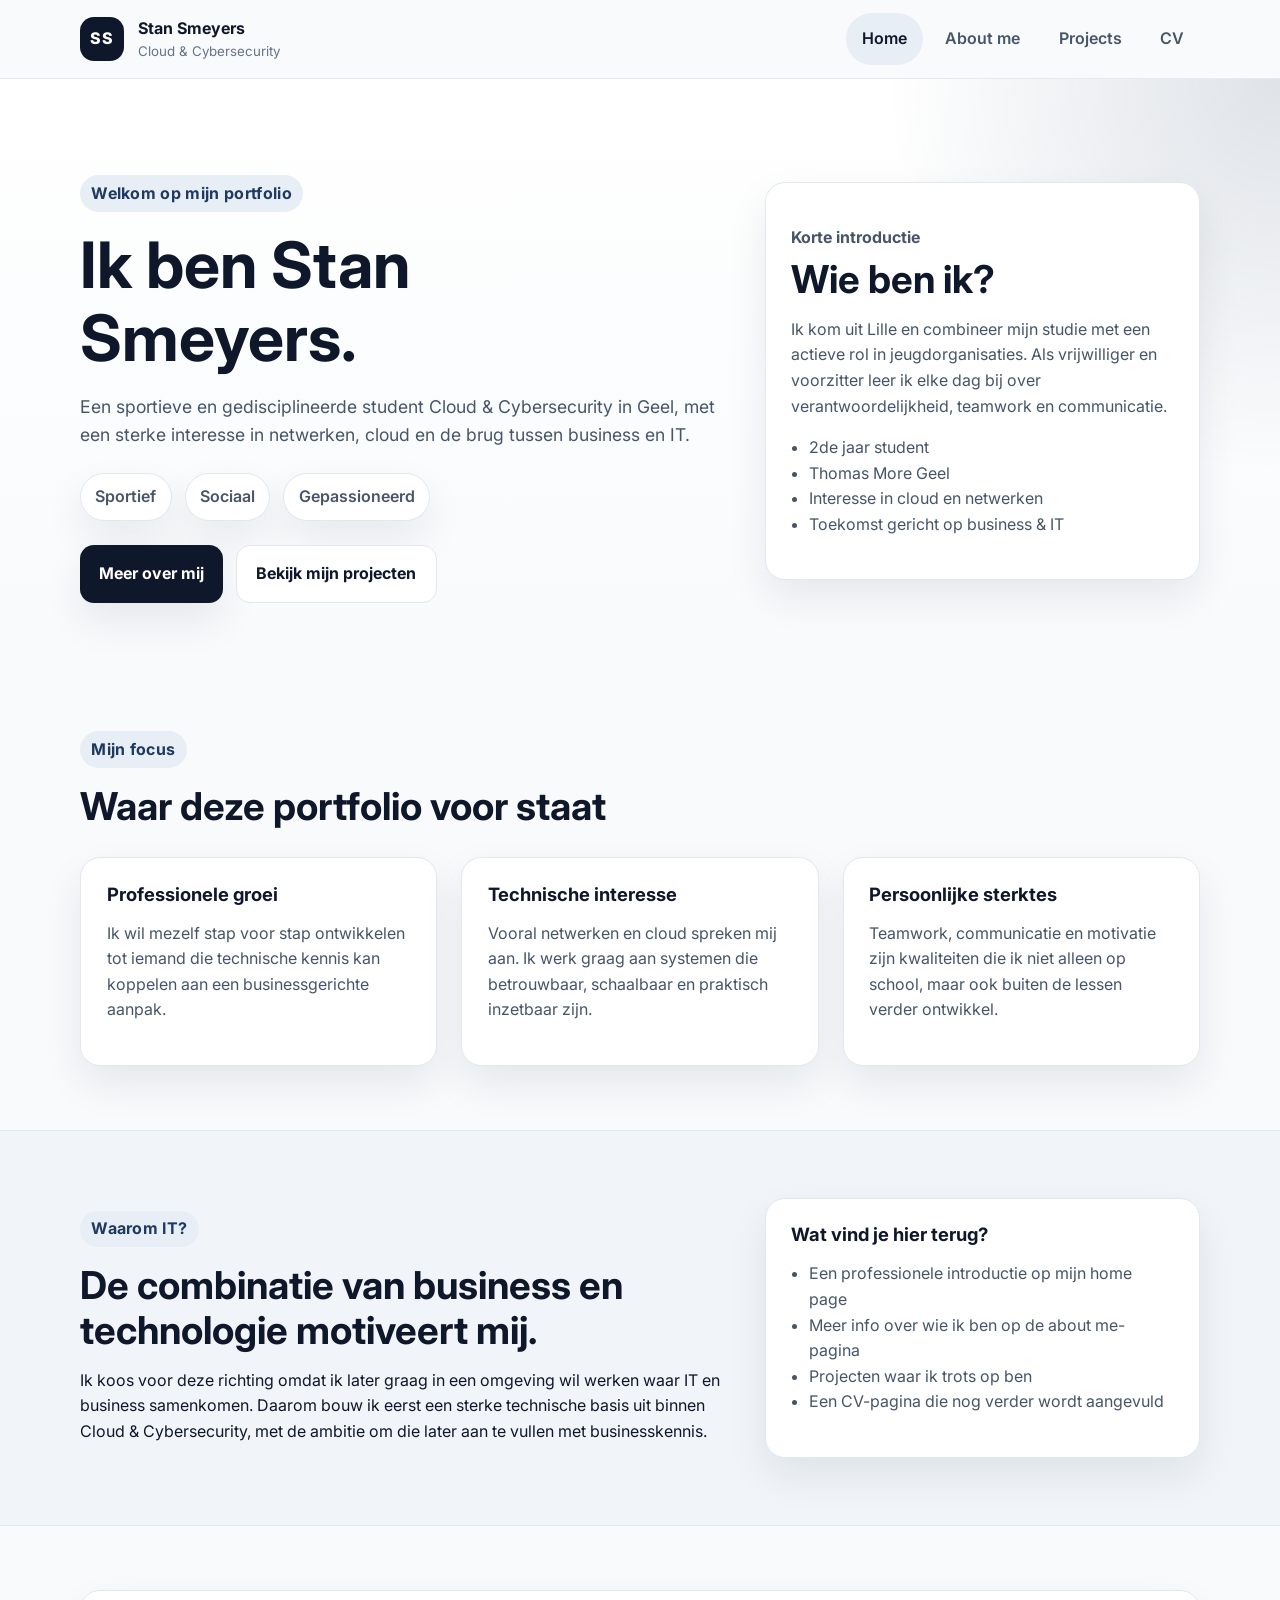
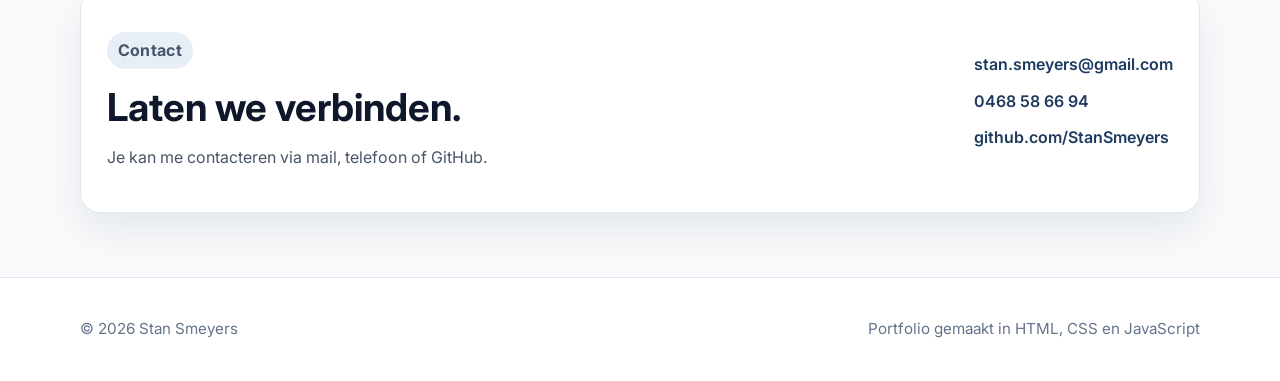
==== index.html @ 8bde35be "Add files via upload" ====
<!DOCTYPE html>
<html lang="nl">
<head>
  <meta charset="UTF-8" />
  <meta name="viewport" content="width=device-width, initial-scale=1.0" />
  <title>Stan Smeyers | Portfolio</title>
  <meta name="description" content="Portfolio van Stan Smeyers, student Cloud & Cybersecurity in Geel." />
  <link rel="preconnect" href="https://fonts.googleapis.com">
  <link rel="preconnect" href="https://fonts.gstatic.com" crossorigin>
  <link href="https://fonts.googleapis.com/css2?family=Inter:wght@400;500;600;700;800&display=swap" rel="stylesheet">
  <link rel="stylesheet" href="styles.css" />
</head>
<body>
  <header class="site-header">
    <div class="container nav-wrapper">
      <a class="brand" href="index.html">
        <span class="brand-mark">SS</span>
        <span>
          <strong>Stan Smeyers</strong>
          <small>Cloud & Cybersecurity</small>
        </span>
      </a>

      <button class="nav-toggle" aria-label="Menu openen" aria-expanded="false">☰</button>

      <nav class="site-nav">
        <a class="active" href="index.html">Home</a>
        <a href="about.html">About me</a>
        <a href="projects.html">Projects</a>
        <a href="cv.html">CV</a>
      </nav>
    </div>
  </header>

  <main>
    <section class="hero">
      <div class="container hero-grid">
        <div>
          <p class="eyebrow">Welkom op mijn portfolio</p>
          <h1>Ik ben Stan Smeyers.</h1>
          <p class="lead">
            Een sportieve en gedisciplineerde student Cloud & Cybersecurity in Geel,
            met een sterke interesse in netwerken, cloud en de brug tussen business en IT.
          </p>

          <div class="tag-row">
            <span class="tag">Sportief</span>
            <span class="tag">Sociaal</span>
            <span class="tag">Gepassioneerd</span>
          </div>

          <div class="button-row">
            <a class="button primary" href="about.html">Meer over mij</a>
            <a class="button secondary" href="projects.html">Bekijk mijn projecten</a>
          </div>
        </div>

        <aside class="hero-card">
          <p class="card-label">Korte introductie</p>
          <h2>Wie ben ik?</h2>
          <p>
            Ik kom uit Lille en combineer mijn studie met een actieve rol in jeugdorganisaties.
            Als vrijwilliger en voorzitter leer ik elke dag bij over verantwoordelijkheid,
            teamwork en communicatie.
          </p>
          <ul class="check-list">
            <li>2de jaar student</li>
            <li>Thomas More Geel</li>
            <li>Interesse in cloud en netwerken</li>
            <li>Toekomst gericht op business & IT</li>
          </ul>
        </aside>
      </div>
    </section>

    <section class="section">
      <div class="container">
        <div class="section-header">
          <p class="eyebrow">Mijn focus</p>
          <h2>Waar deze portfolio voor staat</h2>
        </div>

        <div class="grid three">
          <article class="info-card">
            <h3>Professionele groei</h3>
            <p>
              Ik wil mezelf stap voor stap ontwikkelen tot iemand die technische kennis kan koppelen
              aan een businessgerichte aanpak.
            </p>
          </article>

          <article class="info-card">
            <h3>Technische interesse</h3>
            <p>
              Vooral netwerken en cloud spreken mij aan. Ik werk graag aan systemen die betrouwbaar,
              schaalbaar en praktisch inzetbaar zijn.
            </p>
          </article>

          <article class="info-card">
            <h3>Persoonlijke sterktes</h3>
            <p>
              Teamwork, communicatie en motivatie zijn kwaliteiten die ik niet alleen op school,
              maar ook buiten de lessen verder ontwikkel.
            </p>
          </article>
        </div>
      </div>
    </section>

    <section class="section alt">
      <div class="container split-section">
        <div>
          <p class="eyebrow">Waarom IT?</p>
          <h2>De combinatie van business en technologie motiveert mij.</h2>
          <p>
            Ik koos voor deze richting omdat ik later graag in een omgeving wil werken waar IT en business
            samenkomen. Daarom bouw ik eerst een sterke technische basis uit binnen Cloud & Cybersecurity,
            met de ambitie om die later aan te vullen met businesskennis.
          </p>
        </div>

        <div class="highlight-box">
          <h3>Wat vind je hier terug?</h3>
          <ul>
            <li>Een professionele introductie op mijn home page</li>
            <li>Meer info over wie ik ben op de about me-pagina</li>
            <li>Projecten waar ik trots op ben</li>
            <li>Een CV-pagina die nog verder wordt aangevuld</li>
          </ul>
        </div>
      </div>
    </section>

    <section class="section">
      <div class="container contact-banner">
        <div>
          <p class="eyebrow">Contact</p>
          <h2>Laten we verbinden.</h2>
          <p>
            Je kan me contacteren via mail, telefoon of GitHub.
          </p>
        </div>
        <div class="contact-links">
          <a href="mailto:stan.smeyers@gmail.com">stan.smeyers@gmail.com</a>
          <a href="tel:+32468586694">0468 58 66 94</a>
          <a href="https://github.com/StanSmeyers" target="_blank" rel="noreferrer">github.com/StanSmeyers</a>
        </div>
      </div>
    </section>
  </main>

  <footer class="site-footer">
    <div class="container footer-content">
      <p>© 2026 Stan Smeyers</p>
      <p>Portfolio gemaakt in HTML, CSS en JavaScript</p>
    </div>
  </footer>

  <script src="script.js"></script>
</body>
</html>
---- styles.css ----
:root {
  --navy: #0f172a;
  --navy-soft: #16213a;
  --slate: #475569;
  --slate-light: #cbd5e1;
  --bg: #f8fafc;
  --white: #ffffff;
  --line: #e2e8f0;
  --accent: #1e3a5f;
  --accent-soft: #e8eef5;
  --text: #0f172a;
  --muted: #64748b;
  --success: #1d4ed8;
  --shadow: 0 18px 40px rgba(15, 23, 42, 0.08);
  --radius: 20px;
}

* {
  box-sizing: border-box;
}

html {
  scroll-behavior: smooth;
}

body {
  margin: 0;
  font-family: "Inter", system-ui, -apple-system, BlinkMacSystemFont, "Segoe UI", sans-serif;
  color: var(--text);
  background: var(--bg);
  line-height: 1.6;
}

img {
  max-width: 100%;
  display: block;
}

a {
  color: inherit;
  text-decoration: none;
}

.container {
  width: min(1120px, calc(100% - 2rem));
  margin: 0 auto;
}

.site-header {
  position: sticky;
  top: 0;
  z-index: 20;
  backdrop-filter: blur(14px);
  background: rgba(248, 250, 252, 0.9);
  border-bottom: 1px solid rgba(226, 232, 240, 0.9);
}

.nav-wrapper {
  display: flex;
  align-items: center;
  justify-content: space-between;
  min-height: 78px;
  gap: 1rem;
}

.brand {
  display: flex;
  align-items: center;
  gap: 0.9rem;
}

.brand-mark {
  width: 44px;
  height: 44px;
  border-radius: 14px;
  display: grid;
  place-items: center;
  background: var(--navy);
  color: var(--white);
  font-weight: 800;
  letter-spacing: 0.05em;
}

.brand strong,
.brand small {
  display: block;
}

.brand small {
  color: var(--muted);
}

.site-nav {
  display: flex;
  gap: 0.4rem;
  align-items: center;
}

.site-nav a {
  padding: 0.8rem 1rem;
  border-radius: 999px;
  color: var(--slate);
  font-weight: 600;
}

.site-nav a:hover,
.site-nav a.active {
  color: var(--navy);
  background: var(--accent-soft);
}

.nav-toggle {
  display: none;
  background: var(--white);
  border: 1px solid var(--line);
  border-radius: 12px;
  padding: 0.6rem 0.75rem;
  font-size: 1.1rem;
}

.hero,
.page-hero {
  padding: 5rem 0 3rem;
}

.hero-grid,
.split-section,
.about-layout {
  display: grid;
  grid-template-columns: 1.2fr 0.8fr;
  gap: 2rem;
  align-items: center;
}

.hero {
  background:
    radial-gradient(circle at top right, rgba(30, 58, 95, 0.14), transparent 28%),
    linear-gradient(180deg, #ffffff 0%, #f8fafc 100%);
}

.eyebrow {
  display: inline-flex;
  padding: 0.35rem 0.7rem;
  border-radius: 999px;
  background: var(--accent-soft);
  color: var(--accent);
  font-weight: 700;
  letter-spacing: 0.02em;
  margin-bottom: 1rem;
}

h1,
 h2,
 h3 {
  line-height: 1.15;
  margin: 0 0 1rem;
}

h1 {
  font-size: clamp(2.4rem, 5vw, 4.2rem);
  max-width: 12ch;
}

h2 {
  font-size: clamp(1.8rem, 3vw, 2.7rem);
}

h3 {
  font-size: 1.15rem;
}

.lead {
  font-size: 1.1rem;
  color: var(--slate);
  max-width: 60ch;
}

.lead.narrow {
  max-width: 48ch;
}

.tag-row,
.button-row {
  display: flex;
  flex-wrap: wrap;
  gap: 0.8rem;
  margin-top: 1.5rem;
}

.tag {
  padding: 0.65rem 0.9rem;
  border-radius: 999px;
  background: var(--white);
  border: 1px solid var(--line);
  color: var(--slate);
  font-weight: 600;
  box-shadow: var(--shadow);
}

.button {
  display: inline-flex;
  align-items: center;
  justify-content: center;
  padding: 0.95rem 1.2rem;
  border-radius: 14px;
  font-weight: 700;
  transition: transform 0.2s ease, box-shadow 0.2s ease;
}

.button:hover {
  transform: translateY(-1px);
}

.button.primary {
  background: var(--navy);
  color: var(--white);
  box-shadow: var(--shadow);
}

.button.secondary {
  background: var(--white);
  color: var(--navy);
  border: 1px solid var(--line);
}

.button.disabled {
  background: #e2e8f0;
  color: #64748b;
  cursor: not-allowed;
}

.hero-card,
.info-card,
.project-card,
.skill-card,
.photo-card,
.cv-box,
.highlight-box,
.contact-banner {
  background: var(--white);
  border: 1px solid var(--line);
  border-radius: var(--radius);
  box-shadow: var(--shadow);
}

.hero-card,
.highlight-box,
.contact-banner,
.cv-box,
.skill-card,
.info-card,
.project-card {
  padding: 1.6rem;
}

.card-label,
.project-label {
  color: var(--accent);
  font-weight: 700;
  margin-bottom: 0.4rem;
}

.check-list,
.highlight-box ul,
.skill-list,
.cv-box ul {
  padding-left: 1.1rem;
  color: var(--slate);
}

.section {
  padding: 4rem 0;
}

.section.alt {
  background: #f1f5f9;
  border-block: 1px solid var(--line);
}

.section-header {
  margin-bottom: 1.8rem;
}

.grid {
  display: grid;
  gap: 1.5rem;
}

.grid.three {
  grid-template-columns: repeat(3, minmax(0, 1fr));
}

.grid.two,
.skills-grid {
  grid-template-columns: repeat(2, minmax(0, 1fr));
}

.about-content p,
.info-card p,
.project-card p,
.hero-card p,
.highlight-box p,
.contact-banner p,
.cv-box p {
  color: var(--slate);
}

.photo-card {
  padding: 1rem;
}

.photo-card img {
  border-radius: 18px;
  width: 100%;
  aspect-ratio: 4 / 5;
  object-fit: cover;
}

.photo-note,
.small-note {
  color: var(--muted);
}

.skills-grid {
  display: grid;
  gap: 1.5rem;
}

.skill-item {
  display: grid;
  gap: 0.45rem;
  margin-bottom: 1rem;
}

.skill-item span {
  font-weight: 600;
  color: var(--text);
}

.meter {
  height: 12px;
  border-radius: 999px;
  background: #e2e8f0;
  overflow: hidden;
}

.meter div {
  height: 100%;
  border-radius: 999px;
  background: linear-gradient(90deg, #1e3a5f, #334155);
}

.project-stack {
  display: grid;
  gap: 1.4rem;
}

.project-card {
  display: grid;
  grid-template-columns: 1.1fr 0.9fr;
  gap: 1.5rem;
}

.project-meta {
  border-left: 1px solid var(--line);
  padding-left: 1.5rem;
}

.contact-banner {
  display: flex;
  justify-content: space-between;
  align-items: center;
  gap: 1.5rem;
}

.contact-links {
  display: grid;
  gap: 0.7rem;
}

.contact-links a {
  font-weight: 600;
  color: var(--accent);
}

.cv-placeholder {
  display: flex;
  justify-content: center;
}

.cv-box {
  max-width: 720px;
  text-align: center;
}

.cv-box img {
  width: min(240px, 100%);
  margin: 0 auto 1rem;
}

.section-spacer {
  margin-top: 1rem;
}

.site-footer {
  border-top: 1px solid var(--line);
  padding: 1.5rem 0;
  background: #ffffff;
}

.footer-content {
  display: flex;
  justify-content: space-between;
  align-items: center;
  gap: 1rem;
  color: var(--muted);
  font-size: 0.95rem;
}

@media (max-width: 900px) {
  .hero-grid,
  .split-section,
  .about-layout,
  .grid.three,
  .grid.two,
  .skills-grid,
  .project-card,
  .contact-banner {
    grid-template-columns: 1fr;
    flex-direction: column;
    align-items: stretch;
  }

  .project-meta {
    border-left: 0;
    padding-left: 0;
    border-top: 1px solid var(--line);
    padding-top: 1rem;
  }
}

@media (max-width: 760px) {
  .nav-toggle {
    display: inline-flex;
  }

  .site-nav {
    position: absolute;
    top: 78px;
    left: 1rem;
    right: 1rem;
    background: rgba(255, 255, 255, 0.98);
    border: 1px solid var(--line);
    border-radius: 18px;
    box-shadow: var(--shadow);
    padding: 0.6rem;
    display: none;
    flex-direction: column;
    align-items: stretch;
  }

  .site-nav.open {
    display: flex;
  }

  .site-nav a {
    border-radius: 12px;
  }

  .footer-content {
    flex-direction: column;
    align-items: flex-start;
  }
}
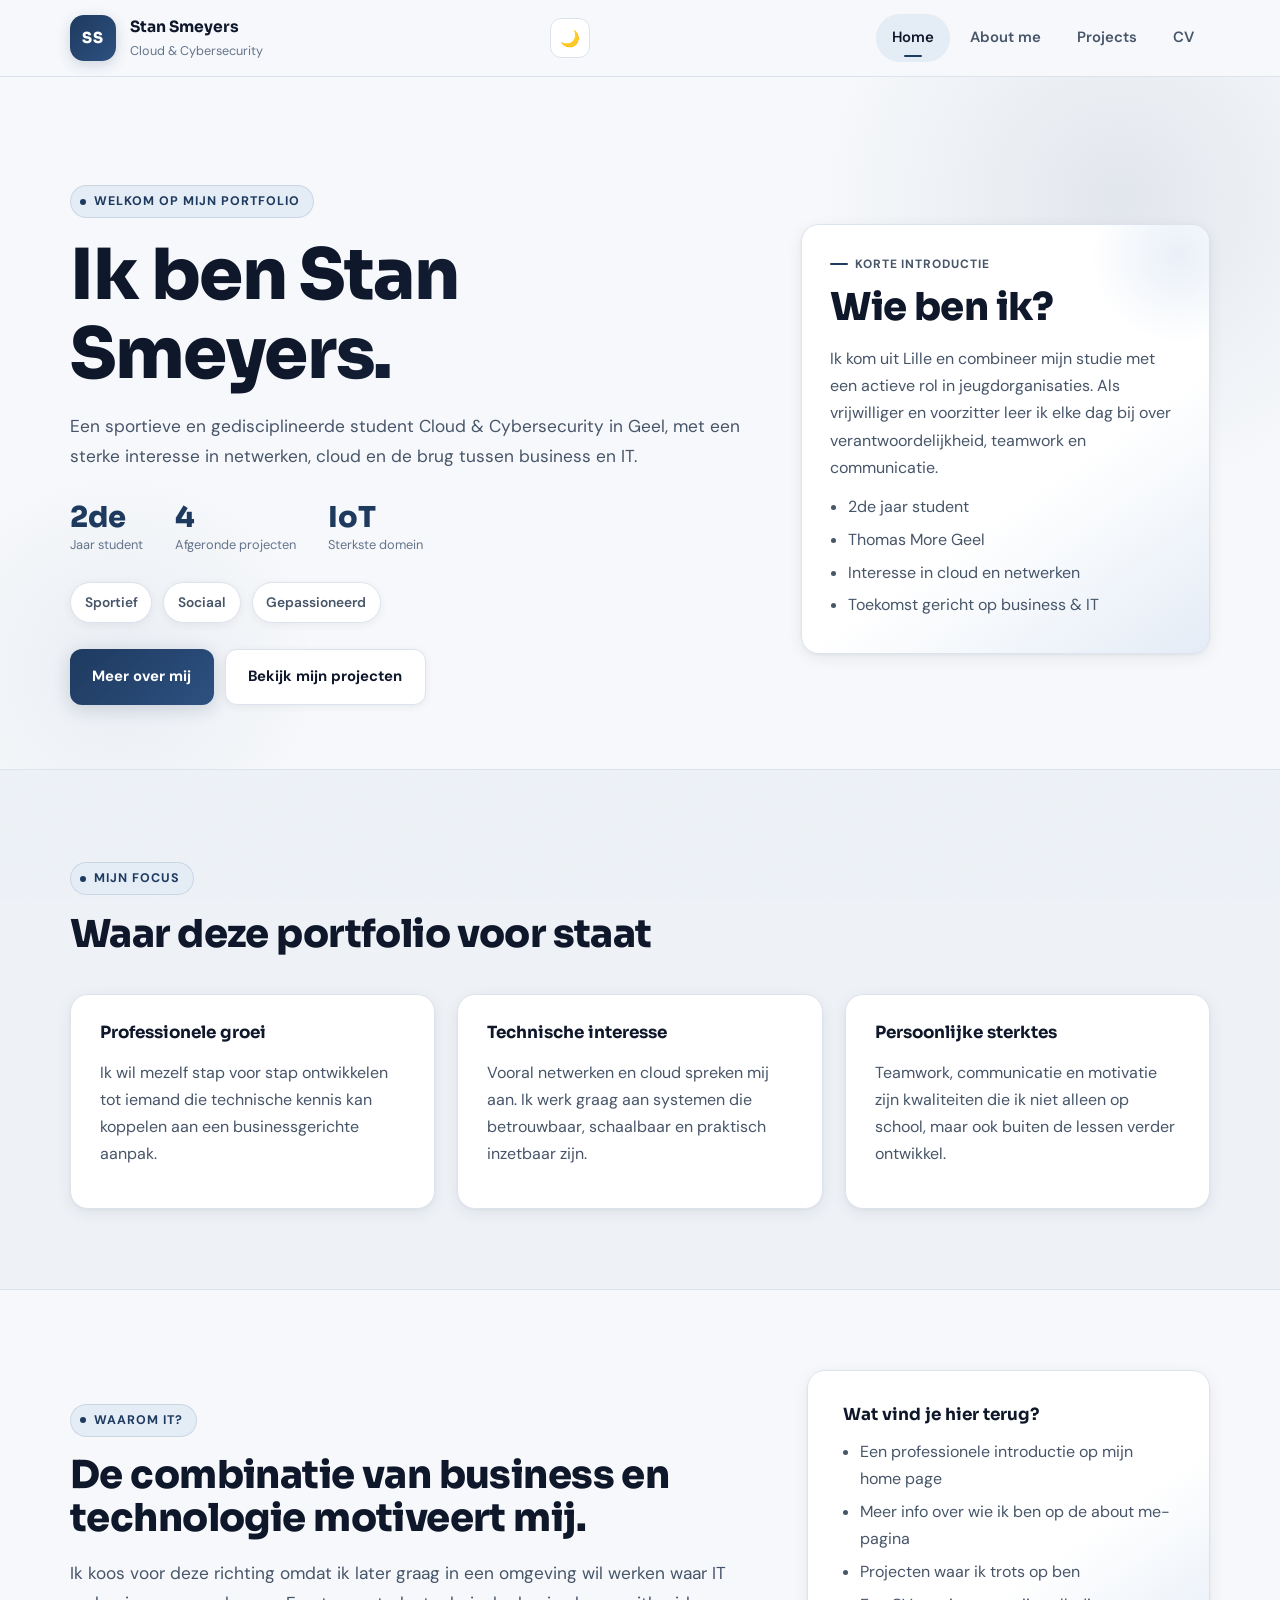
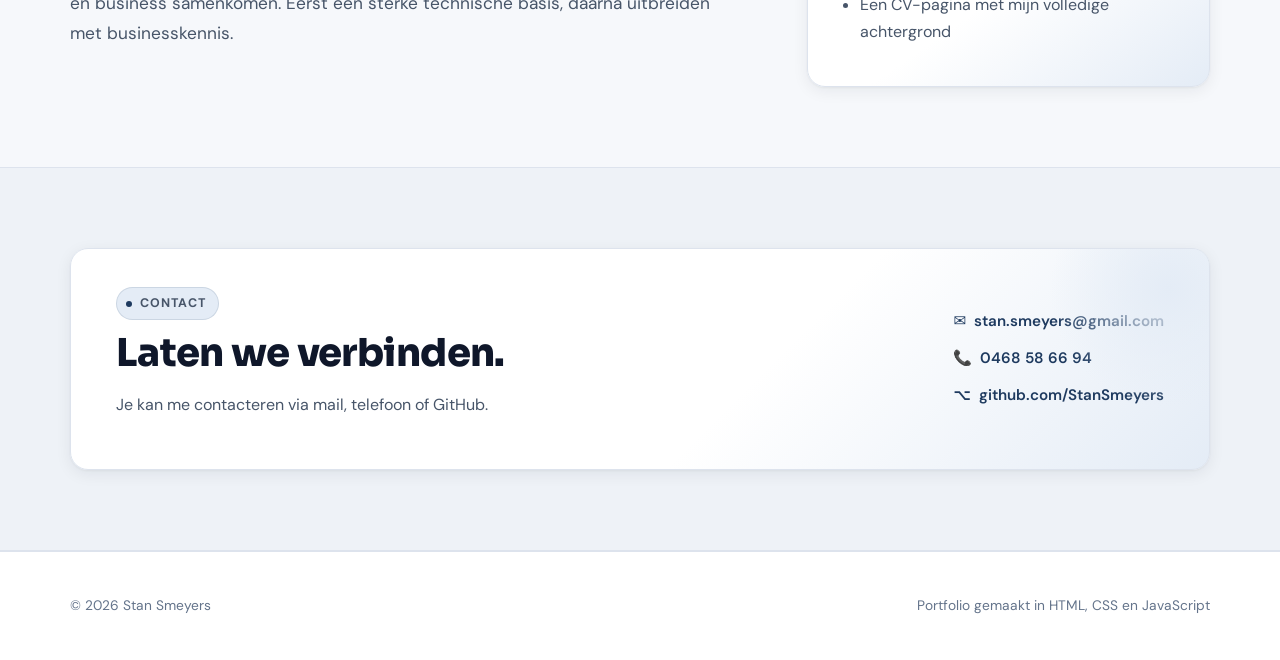
==== commit 0b814caa: "Add files via upload" ====
--- a/index.html
+++ b/index.html
@@ -1,5 +1,5 @@
 <!DOCTYPE html>
-<html lang="nl">
+<html lang="nl" data-theme="light">
 <head>
   <meta charset="UTF-8" />
   <meta name="viewport" content="width=device-width, initial-scale=1.0" />
@@ -7,10 +7,12 @@
   <meta name="description" content="Portfolio van Stan Smeyers, student Cloud & Cybersecurity in Geel." />
   <link rel="preconnect" href="https://fonts.googleapis.com">
   <link rel="preconnect" href="https://fonts.gstatic.com" crossorigin>
-  <link href="https://fonts.googleapis.com/css2?family=Inter:wght@400;500;600;700;800&display=swap" rel="stylesheet">
+  <link href="https://fonts.googleapis.com/css2?family=Sora:wght@400;500;600;700;800;900&family=DM+Sans:ital,opsz,wght@0,9..40,300;0,9..40,400;0,9..40,500;0,9..40,600;0,9..40,700;1,9..40,400&display=swap" rel="stylesheet">
   <link rel="stylesheet" href="styles.css" />
+  <script>(function(){ var t=localStorage.getItem('theme')||'light'; document.documentElement.setAttribute('data-theme',t); })();</script>
 </head>
 <body>
+
   <header class="site-header">
     <div class="container nav-wrapper">
       <a class="brand" href="index.html">
@@ -20,9 +22,13 @@
           <small>Cloud & Cybersecurity</small>
         </span>
       </a>
-
-      <button class="nav-toggle" aria-label="Menu openen" aria-expanded="false">☰</button>
-
+      <div class="nav-controls">
+        <button class="theme-toggle" id="themeToggle" aria-label="Thema wisselen">
+          <span class="icon-moon">🌙</span>
+          <span class="icon-sun">☀️</span>
+        </button>
+        <button class="nav-toggle" aria-label="Menu openen" aria-expanded="false">☰</button>
+      </div>
       <nav class="site-nav">
         <a class="active" href="index.html">Home</a>
         <a href="about.html">About me</a>
@@ -33,22 +39,38 @@
   </header>
 
   <main>
+
+    <!-- ── Hero ── -->
     <section class="hero">
       <div class="container hero-grid">
         <div>
           <p class="eyebrow">Welkom op mijn portfolio</p>
           <h1>Ik ben Stan Smeyers.</h1>
           <p class="lead">
-            Een sportieve en gedisciplineerde student Cloud & Cybersecurity in Geel,
+            Een sportieve en gedisciplineerde student Cloud &amp; Cybersecurity in Geel,
             met een sterke interesse in netwerken, cloud en de brug tussen business en IT.
           </p>
+
+          <div class="hero-stat">
+            <div class="hero-stat-item">
+              <span class="hero-stat-num">2de</span>
+              <span class="hero-stat-label">Jaar student</span>
+            </div>
+            <div class="hero-stat-item">
+              <span class="hero-stat-num">4</span>
+              <span class="hero-stat-label">Afgeronde projecten</span>
+            </div>
+            <div class="hero-stat-item">
+              <span class="hero-stat-num">IoT</span>
+              <span class="hero-stat-label">Sterkste domein</span>
+            </div>
+          </div>
 
           <div class="tag-row">
             <span class="tag">Sportief</span>
             <span class="tag">Sociaal</span>
             <span class="tag">Gepassioneerd</span>
           </div>
-
           <div class="button-row">
             <a class="button primary" href="about.html">Meer over mij</a>
             <a class="button secondary" href="projects.html">Bekijk mijn projecten</a>
@@ -67,87 +89,77 @@
             <li>2de jaar student</li>
             <li>Thomas More Geel</li>
             <li>Interesse in cloud en netwerken</li>
-            <li>Toekomst gericht op business & IT</li>
+            <li>Toekomst gericht op business &amp; IT</li>
           </ul>
         </aside>
       </div>
     </section>
 
-    <section class="section">
+    <!-- ── Focus ── -->
+    <section class="section alt">
       <div class="container">
         <div class="section-header">
           <p class="eyebrow">Mijn focus</p>
           <h2>Waar deze portfolio voor staat</h2>
         </div>
-
         <div class="grid three">
           <article class="info-card">
             <h3>Professionele groei</h3>
-            <p>
-              Ik wil mezelf stap voor stap ontwikkelen tot iemand die technische kennis kan koppelen
-              aan een businessgerichte aanpak.
-            </p>
+            <p>Ik wil mezelf stap voor stap ontwikkelen tot iemand die technische kennis kan koppelen aan een businessgerichte aanpak.</p>
           </article>
-
           <article class="info-card">
             <h3>Technische interesse</h3>
-            <p>
-              Vooral netwerken en cloud spreken mij aan. Ik werk graag aan systemen die betrouwbaar,
-              schaalbaar en praktisch inzetbaar zijn.
-            </p>
+            <p>Vooral netwerken en cloud spreken mij aan. Ik werk graag aan systemen die betrouwbaar, schaalbaar en praktisch inzetbaar zijn.</p>
           </article>
-
           <article class="info-card">
             <h3>Persoonlijke sterktes</h3>
-            <p>
-              Teamwork, communicatie en motivatie zijn kwaliteiten die ik niet alleen op school,
-              maar ook buiten de lessen verder ontwikkel.
-            </p>
+            <p>Teamwork, communicatie en motivatie zijn kwaliteiten die ik niet alleen op school, maar ook buiten de lessen verder ontwikkel.</p>
           </article>
         </div>
       </div>
     </section>
 
-    <section class="section alt">
+    <!-- ── Waarom IT ── -->
+    <section class="section">
       <div class="container split-section">
         <div>
           <p class="eyebrow">Waarom IT?</p>
           <h2>De combinatie van business en technologie motiveert mij.</h2>
-          <p>
+          <p class="lead">
             Ik koos voor deze richting omdat ik later graag in een omgeving wil werken waar IT en business
-            samenkomen. Daarom bouw ik eerst een sterke technische basis uit binnen Cloud & Cybersecurity,
-            met de ambitie om die later aan te vullen met businesskennis.
+            samenkomen. Eerst een sterke technische basis, daarna uitbreiden met businesskennis.
           </p>
         </div>
-
         <div class="highlight-box">
           <h3>Wat vind je hier terug?</h3>
           <ul>
             <li>Een professionele introductie op mijn home page</li>
             <li>Meer info over wie ik ben op de about me-pagina</li>
             <li>Projecten waar ik trots op ben</li>
-            <li>Een CV-pagina die nog verder wordt aangevuld</li>
+            <li>Een CV-pagina met mijn volledige achtergrond</li>
           </ul>
         </div>
       </div>
     </section>
 
-    <section class="section">
-      <div class="container contact-banner">
-        <div>
-          <p class="eyebrow">Contact</p>
-          <h2>Laten we verbinden.</h2>
-          <p>
-            Je kan me contacteren via mail, telefoon of GitHub.
-          </p>
-        </div>
-        <div class="contact-links">
-          <a href="mailto:stan.smeyers@gmail.com">stan.smeyers@gmail.com</a>
-          <a href="tel:+32468586694">0468 58 66 94</a>
-          <a href="https://github.com/StanSmeyers" target="_blank" rel="noreferrer">github.com/StanSmeyers</a>
+    <!-- ── Contact ── -->
+    <section class="section alt">
+      <div class="container">
+        <div class="contact-banner">
+          <div>
+            <p class="eyebrow">Contact</p>
+            <h2>Laten we verbinden.</h2>
+            <p>Je kan me contacteren via mail, telefoon of GitHub.</p>
+          </div>
+          <div class="contact-links">
+            <a href="mailto:stan.smeyers@gmail.com">✉&nbsp; stan.smeyers@gmail.com</a>
+            <a href="tel:+32468586694">📞&nbsp; 0468 58 66 94</a>
+            <a href="https://github.com/StanSmeyers" target="_blank" rel="noreferrer">⌥&nbsp; github.com/StanSmeyers</a>
+          </div>
         </div>
       </div>
     </section>
+
   </main>
 
   <footer class="site-footer">
--- a/styles.css
+++ b/styles.css
@@ -1,474 +1,654 @@
+/* ============================================================
+   Stan Smeyers Portfolio — Premium v3
+   Navy / Slate palette · Grain · Depth · Luxe details
+   ============================================================ */
+
+@import url('https://fonts.googleapis.com/css2?family=Sora:wght@400;500;600;700;800;900&family=DM+Sans:ital,opsz,wght@0,9..40,300;0,9..40,400;0,9..40,500;0,9..40,600;0,9..40,700;1,9..40,400&display=swap');
+
+/* ── Tokens ── */
 :root {
-  --navy: #0f172a;
-  --navy-soft: #16213a;
-  --slate: #475569;
-  --slate-light: #cbd5e1;
-  --bg: #f8fafc;
-  --white: #ffffff;
-  --line: #e2e8f0;
-  --accent: #1e3a5f;
-  --accent-soft: #e8eef5;
-  --text: #0f172a;
-  --muted: #64748b;
-  --success: #1d4ed8;
-  --shadow: 0 18px 40px rgba(15, 23, 42, 0.08);
-  --radius: 20px;
-}
-
-* {
-  box-sizing: border-box;
-}
-
-html {
-  scroll-behavior: smooth;
-}
+  --navy:         #0f172a;
+  --navy-mid:     #1e3a5f;
+  --navy-light:   #2d5181;
+  --slate:        #475569;
+  --slate-light:  #94a3b8;
+  --bg:           #f6f8fb;
+  --bg-alt:       #eef2f7;
+  --white:        #ffffff;
+  --line:         #dde3ed;
+  --accent:       #1e3a5f;
+  --accent-glow:  rgba(30,58,95,0.18);
+  --accent-soft:  #e4ecf6;
+  --text:         #0f172a;
+  --muted:        #64748b;
+  --gold:         #c9a84c;
+  --shadow-sm:    0 2px 8px rgba(15,23,42,0.06);
+  --shadow:       0 12px 36px rgba(15,23,42,0.10);
+  --shadow-hover: 0 24px 60px rgba(15,23,42,0.18);
+  --shadow-card:  0 4px 16px rgba(15,23,42,0.07), 0 1px 3px rgba(15,23,42,0.05);
+  --radius:       18px;
+  --radius-sm:    12px;
+  --header-bg:    rgba(246,248,251,0.94);
+  --card-bg:      #ffffff;
+  --transition:   0.28s cubic-bezier(0.4,0,0.2,1);
+}
+
+[data-theme="dark"] {
+  --navy:         #e2e8f0;
+  --navy-mid:     #93c5fd;
+  --navy-light:   #60a5fa;
+  --slate:        #94a3b8;
+  --slate-light:  #64748b;
+  --bg:           #080d17;
+  --bg-alt:       #0f1624;
+  --white:        #111927;
+  --line:         #1e2d42;
+  --accent:       #60a5fa;
+  --accent-glow:  rgba(96,165,250,0.15);
+  --accent-soft:  #0f2040;
+  --text:         #e2e8f0;
+  --muted:        #8b949e;
+  --gold:         #d4a853;
+  --shadow-sm:    0 2px 8px rgba(0,0,0,0.3);
+  --shadow:       0 12px 36px rgba(0,0,0,0.45);
+  --shadow-hover: 0 24px 60px rgba(0,0,0,0.65);
+  --shadow-card:  0 4px 16px rgba(0,0,0,0.4), 0 1px 3px rgba(0,0,0,0.3);
+  --header-bg:    rgba(8,13,23,0.95);
+  --card-bg:      #111927;
+}
+
+/* ── Reset ── */
+*, *::before, *::after { box-sizing: border-box; }
+html { scroll-behavior: smooth; }
 
 body {
   margin: 0;
-  font-family: "Inter", system-ui, -apple-system, BlinkMacSystemFont, "Segoe UI", sans-serif;
+  font-family: 'DM Sans', system-ui, sans-serif;
   color: var(--text);
   background: var(--bg);
-  line-height: 1.6;
-}
-
-img {
-  max-width: 100%;
-  display: block;
-}
-
-a {
-  color: inherit;
-  text-decoration: none;
-}
+  line-height: 1.7;
+  -webkit-font-smoothing: antialiased;
+  transition: background var(--transition), color var(--transition);
+  position: relative;
+}
+
+/* Subtle grain overlay on body */
+body::before {
+  content: '';
+  position: fixed;
+  inset: 0;
+  pointer-events: none;
+  z-index: 0;
+  opacity: 0.028;
+  background-image: url("data:image/svg+xml,%3Csvg viewBox='0 0 256 256' xmlns='http://www.w3.org/2000/svg'%3E%3Cfilter id='noise'%3E%3CfeTurbulence type='fractalNoise' baseFrequency='0.9' numOctaves='4' stitchTiles='stitch'/%3E%3C/filter%3E%3Crect width='100%25' height='100%25' filter='url(%23noise)'/%3E%3C/svg%3E");
+  background-size: 200px 200px;
+}
+[data-theme="dark"] body::before { opacity: 0.045; }
+
+img { max-width: 100%; display: block; }
+a { color: inherit; text-decoration: none; }
 
 .container {
-  width: min(1120px, calc(100% - 2rem));
+  width: min(1140px, calc(100% - 2.5rem));
   margin: 0 auto;
-}
-
+  position: relative;
+  z-index: 1;
+}
+
+/* ── Header ── */
 .site-header {
-  position: sticky;
-  top: 0;
-  z-index: 20;
-  backdrop-filter: blur(14px);
-  background: rgba(248, 250, 252, 0.9);
-  border-bottom: 1px solid rgba(226, 232, 240, 0.9);
+  position: sticky; top: 0; z-index: 100;
+  backdrop-filter: blur(24px) saturate(180%);
+  -webkit-backdrop-filter: blur(24px) saturate(180%);
+  background: var(--header-bg);
+  border-bottom: 1px solid var(--line);
+  transition: background var(--transition), border-color var(--transition);
 }
 
 .nav-wrapper {
-  display: flex;
-  align-items: center;
-  justify-content: space-between;
-  min-height: 78px;
-  gap: 1rem;
-}
-
-.brand {
-  display: flex;
-  align-items: center;
-  gap: 0.9rem;
-}
+  display: flex; align-items: center;
+  justify-content: space-between; min-height: 76px; gap: 1rem;
+}
+
+.nav-controls { display: flex; align-items: center; gap: 0.6rem; }
+
+/* ── Brand ── */
+.brand { display: flex; align-items: center; gap: 0.9rem; transition: opacity var(--transition); }
+.brand:hover { opacity: 0.82; }
 
 .brand-mark {
-  width: 44px;
-  height: 44px;
-  border-radius: 14px;
-  display: grid;
-  place-items: center;
-  background: var(--navy);
-  color: var(--white);
-  font-weight: 800;
-  letter-spacing: 0.05em;
-}
-
-.brand strong,
-.brand small {
-  display: block;
-}
-
-.brand small {
-  color: var(--muted);
-}
-
-.site-nav {
-  display: flex;
-  gap: 0.4rem;
-  align-items: center;
-}
-
+  width: 46px; height: 46px; border-radius: 14px;
+  display: grid; place-items: center;
+  background: linear-gradient(135deg, var(--accent) 0%, var(--navy-light) 100%);
+  color: #fff;
+  font-family: 'Sora', sans-serif;
+  font-weight: 900; font-size: 0.95rem; letter-spacing: 0.05em;
+  box-shadow: 0 4px 14px var(--accent-glow);
+  transition: transform var(--transition), box-shadow var(--transition);
+}
+.brand:hover .brand-mark {
+  transform: rotate(-5deg) scale(1.07);
+  box-shadow: 0 6px 20px var(--accent-glow);
+}
+.brand strong { display: block; font-family: 'Sora', sans-serif; font-weight: 700; font-size: 0.97rem; }
+.brand small  { display: block; color: var(--muted); font-size: 0.79rem; }
+
+/* ── Nav ── */
+.site-nav { display: flex; gap: 0.25rem; align-items: center; }
 .site-nav a {
-  padding: 0.8rem 1rem;
-  border-radius: 999px;
-  color: var(--slate);
-  font-weight: 600;
-}
-
-.site-nav a:hover,
-.site-nav a.active {
-  color: var(--navy);
-  background: var(--accent-soft);
-}
-
+  padding: 0.7rem 1rem; border-radius: 999px;
+  color: var(--slate); font-weight: 600; font-size: 0.93rem;
+  transition: color var(--transition), background var(--transition);
+  position: relative;
+}
+.site-nav a::after {
+  content: ''; position: absolute; bottom: 5px; left: 50%;
+  transform: translateX(-50%) scaleX(0);
+  width: 18px; height: 2px; border-radius: 2px;
+  background: var(--accent); transition: transform var(--transition);
+}
+.site-nav a:hover::after, .site-nav a.active::after { transform: translateX(-50%) scaleX(1); }
+.site-nav a:hover, .site-nav a.active { color: var(--text); background: var(--accent-soft); }
+
+/* ── Theme toggle ── */
+.theme-toggle {
+  width: 40px; height: 40px; border-radius: 11px;
+  border: 1px solid var(--line); background: var(--card-bg); color: var(--text);
+  cursor: pointer; display: flex; align-items: center; justify-content: center;
+  font-size: 1rem; flex-shrink: 0;
+  transition: transform var(--transition), box-shadow var(--transition), background var(--transition);
+}
+.theme-toggle:hover { transform: scale(1.12) rotate(14deg); box-shadow: var(--shadow-sm); }
+.theme-toggle .icon-sun  { display: none; }
+.theme-toggle .icon-moon { display: block; }
+[data-theme="dark"] .theme-toggle .icon-sun  { display: block; }
+[data-theme="dark"] .theme-toggle .icon-moon { display: none; }
+
+/* ── Mobile nav toggle ── */
 .nav-toggle {
-  display: none;
-  background: var(--white);
-  border: 1px solid var(--line);
-  border-radius: 12px;
-  padding: 0.6rem 0.75rem;
-  font-size: 1.1rem;
-}
-
-.hero,
+  display: none; background: var(--card-bg);
+  border: 1px solid var(--line); border-radius: 11px;
+  padding: 0.55rem 0.7rem; font-size: 1rem;
+  cursor: pointer; color: var(--text);
+}
+
+/* ══════════════════════════════
+   HERO
+══════════════════════════════ */
+.hero {
+  padding: 6rem 0 4rem;
+  position: relative; overflow: hidden;
+  background: var(--bg);
+}
+
+/* Large decorative blobs */
+.hero::before,
+.hero::after {
+  content: '';
+  position: absolute; border-radius: 50%;
+  pointer-events: none;
+}
+.hero::before {
+  width: 600px; height: 600px;
+  top: -180px; right: -140px;
+  background: radial-gradient(circle, rgba(30,58,95,0.09) 0%, transparent 70%);
+}
+.hero::after {
+  width: 400px; height: 400px;
+  bottom: -100px; left: -80px;
+  background: radial-gradient(circle, rgba(30,58,95,0.06) 0%, transparent 70%);
+}
+[data-theme="dark"] .hero::before {
+  background: radial-gradient(circle, rgba(96,165,250,0.07) 0%, transparent 70%);
+}
+[data-theme="dark"] .hero::after {
+  background: radial-gradient(circle, rgba(96,165,250,0.04) 0%, transparent 70%);
+}
+
 .page-hero {
-  padding: 5rem 0 3rem;
-}
-
-.hero-grid,
-.split-section,
-.about-layout {
-  display: grid;
-  grid-template-columns: 1.2fr 0.8fr;
-  gap: 2rem;
-  align-items: center;
-}
-
-.hero {
-  background:
-    radial-gradient(circle at top right, rgba(30, 58, 95, 0.14), transparent 28%),
-    linear-gradient(180deg, #ffffff 0%, #f8fafc 100%);
-}
-
+  padding: 4.5rem 0 3rem;
+  background: var(--bg);
+  position: relative; overflow: hidden;
+}
+.page-hero::before {
+  content: '';
+  position: absolute; inset: 0; pointer-events: none;
+  background: radial-gradient(ellipse 60% 80% at 80% 10%, rgba(30,58,95,0.07), transparent);
+}
+[data-theme="dark"] .page-hero::before {
+  background: radial-gradient(ellipse 60% 80% at 80% 10%, rgba(96,165,250,0.05), transparent);
+}
+
+.hero-grid, .split-section, .about-layout {
+  display: grid; grid-template-columns: 1.25fr 0.75fr;
+  gap: 3rem; align-items: center;
+}
+
+/* ── Eyebrow ── */
 .eyebrow {
-  display: inline-flex;
-  padding: 0.35rem 0.7rem;
+  display: inline-flex; align-items: center; gap: 0.5rem;
+  padding: 0.3rem 0.8rem 0.3rem 0.55rem;
   border-radius: 999px;
   background: var(--accent-soft);
   color: var(--accent);
-  font-weight: 700;
-  letter-spacing: 0.02em;
-  margin-bottom: 1rem;
-}
-
-h1,
- h2,
- h3 {
-  line-height: 1.15;
-  margin: 0 0 1rem;
-}
-
+  font-weight: 700; font-size: 0.78rem;
+  letter-spacing: 0.08em; text-transform: uppercase; margin-bottom: 1.1rem;
+  border: 1px solid rgba(30,58,95,0.12);
+  transition: background var(--transition), color var(--transition);
+}
+.eyebrow::before {
+  content: '';
+  width: 6px; height: 6px; border-radius: 50%;
+  background: var(--accent); flex-shrink: 0;
+}
+[data-theme="dark"] .eyebrow { border-color: rgba(96,165,250,0.2); }
+
+/* ── Typography ── */
+h1, h2, h3 {
+  font-family: 'Sora', sans-serif;
+  line-height: 1.12; margin: 0 0 1rem;
+  transition: color var(--transition);
+}
 h1 {
-  font-size: clamp(2.4rem, 5vw, 4.2rem);
-  max-width: 12ch;
-}
-
-h2 {
-  font-size: clamp(1.8rem, 3vw, 2.7rem);
-}
-
-h3 {
-  font-size: 1.15rem;
-}
-
-.lead {
-  font-size: 1.1rem;
-  color: var(--slate);
-  max-width: 60ch;
-}
-
-.lead.narrow {
-  max-width: 48ch;
-}
-
-.tag-row,
-.button-row {
-  display: flex;
-  flex-wrap: wrap;
-  gap: 0.8rem;
-  margin-top: 1.5rem;
-}
+  font-size: clamp(2.6rem, 5.5vw, 4.4rem);
+  font-weight: 900; max-width: 13ch;
+  letter-spacing: -0.02em;
+  background: linear-gradient(135deg, var(--text) 40%, var(--navy-mid) 100%);
+  -webkit-background-clip: text; -webkit-text-fill-color: transparent;
+  background-clip: text;
+}
+[data-theme="dark"] h1 {
+  background: linear-gradient(135deg, #e2e8f0 40%, #93c5fd 100%);
+  -webkit-background-clip: text; background-clip: text;
+}
+h2 { font-size: clamp(1.7rem, 3vw, 2.5rem); font-weight: 800; letter-spacing: -0.015em; }
+h3 { font-size: 1.05rem; font-weight: 700; }
+
+.lead { font-size: 1.08rem; color: var(--slate); max-width: 58ch; line-height: 1.75; }
+.lead.narrow { max-width: 46ch; }
+
+/* ── Tag row ── */
+.tag-row, .button-row { display: flex; flex-wrap: wrap; gap: 0.7rem; margin-top: 1.6rem; }
 
 .tag {
-  padding: 0.65rem 0.9rem;
-  border-radius: 999px;
-  background: var(--white);
-  border: 1px solid var(--line);
-  color: var(--slate);
-  font-weight: 600;
-  box-shadow: var(--shadow);
-}
-
+  padding: 0.5rem 0.85rem; border-radius: 999px;
+  background: var(--card-bg); border: 1px solid var(--line);
+  color: var(--slate); font-weight: 600; font-size: 0.86rem;
+  box-shadow: var(--shadow-sm);
+  transition: transform var(--transition), box-shadow var(--transition), border-color var(--transition);
+}
+.tag:hover { transform: translateY(-2px); box-shadow: var(--shadow-card); border-color: var(--accent); }
+
+/* ── Buttons ── */
 .button {
-  display: inline-flex;
-  align-items: center;
-  justify-content: center;
-  padding: 0.95rem 1.2rem;
-  border-radius: 14px;
-  font-weight: 700;
-  transition: transform 0.2s ease, box-shadow 0.2s ease;
-}
-
-.button:hover {
-  transform: translateY(-1px);
-}
+  display: inline-flex; align-items: center; justify-content: center;
+  gap: 0.5rem; padding: 0.9rem 1.4rem; border-radius: var(--radius-sm);
+  font-weight: 700; font-size: 0.93rem; font-family: 'DM Sans', sans-serif;
+  transition: transform var(--transition), box-shadow var(--transition);
+  position: relative; overflow: hidden; white-space: nowrap;
+}
+.button::after {
+  content: ''; position: absolute; inset: 0;
+  background: linear-gradient(135deg, rgba(255,255,255,0.14) 0%, transparent 60%);
+  opacity: 0; transition: opacity var(--transition);
+}
+.button:hover::after { opacity: 1; }
+.button:hover { transform: translateY(-2px); box-shadow: var(--shadow-hover); }
+.button:active { transform: translateY(0); }
 
 .button.primary {
-  background: var(--navy);
-  color: var(--white);
-  box-shadow: var(--shadow);
-}
-
+  background: linear-gradient(135deg, var(--accent) 0%, var(--navy-light) 100%);
+  color: #fff; box-shadow: 0 4px 18px var(--accent-glow);
+}
 .button.secondary {
-  background: var(--white);
-  color: var(--navy);
-  border: 1px solid var(--line);
-}
-
-.button.disabled {
-  background: #e2e8f0;
-  color: #64748b;
-  cursor: not-allowed;
-}
-
-.hero-card,
-.info-card,
-.project-card,
-.skill-card,
-.photo-card,
-.cv-box,
-.highlight-box,
-.contact-banner {
-  background: var(--white);
+  background: var(--card-bg); color: var(--text);
+  border: 1px solid var(--line); box-shadow: var(--shadow-sm);
+}
+
+/* ══════════════════════════════
+   CARDS — elevated look
+══════════════════════════════ */
+.hero-card, .info-card, .project-card, .skill-card,
+.photo-card, .cv-box, .highlight-box, .contact-banner {
+  background: var(--card-bg);
   border: 1px solid var(--line);
   border-radius: var(--radius);
-  box-shadow: var(--shadow);
-}
-
-.hero-card,
-.highlight-box,
-.contact-banner,
-.cv-box,
-.skill-card,
-.info-card,
+  box-shadow: var(--shadow-card);
+  transition: background var(--transition), border-color var(--transition),
+              box-shadow var(--transition), transform var(--transition);
+}
+
+/* Inset top highlight line for depth */
+.info-card, .skill-card, .project-card, .highlight-box {
+  position: relative;
+}
+.info-card::before, .skill-card::before {
+  content: '';
+  position: absolute; top: 0; left: 1.4rem; right: 1.4rem;
+  height: 1px;
+  background: linear-gradient(90deg, transparent, rgba(255,255,255,0.7), transparent);
+  border-radius: 1px;
+}
+[data-theme="dark"] .info-card::before,
+[data-theme="dark"] .skill-card::before {
+  background: linear-gradient(90deg, transparent, rgba(255,255,255,0.1), transparent);
+}
+
+.hero-card, .cv-box, .skill-card, .info-card { padding: 1.8rem; }
+.highlight-box { padding: 2.2rem; }
+
+.info-card:hover {
+  transform: translateY(-5px);
+  box-shadow: var(--shadow-hover);
+  border-color: rgba(30,58,95,0.15);
+}
+[data-theme="dark"] .info-card:hover { border-color: rgba(96,165,250,0.2); }
+
+/* Hero card accent */
+.hero-card {
+  background: linear-gradient(145deg, var(--card-bg) 60%, var(--accent-soft) 100%);
+  overflow: hidden;
+}
+.hero-card::after {
+  content: '';
+  position: absolute; top: -60px; right: -60px;
+  width: 180px; height: 180px; border-radius: 50%;
+  background: radial-gradient(circle, var(--accent-soft) 0%, transparent 70%);
+  pointer-events: none; opacity: 0.8;
+}
+[data-theme="dark"] .hero-card {
+  background: linear-gradient(145deg, var(--card-bg) 60%, rgba(15,32,64,0.6) 100%);
+}
+
+.card-label, .project-label {
+  color: var(--accent); font-weight: 700; font-size: 0.75rem;
+  letter-spacing: 0.08em; text-transform: uppercase;
+  margin-bottom: 0.5rem; display: flex; align-items: center; gap: 0.4rem;
+  transition: color var(--transition);
+}
+.card-label::before, .project-label::before {
+  content: ''; width: 18px; height: 2px;
+  background: var(--accent); border-radius: 2px; flex-shrink: 0;
+}
+
+.check-list, .highlight-box ul, .skill-list, .cv-box ul {
+  padding-left: 1.1rem; color: var(--slate); margin: 0;
+}
+.check-list li, .highlight-box ul li { margin-bottom: 0.35rem; }
+
+/* ── Sections ── */
+.section { padding: 5rem 0; }
+.section.alt {
+  background: var(--bg-alt);
+  border-block: 1px solid var(--line);
+  transition: background var(--transition), border-color var(--transition);
+}
+.section-header { margin-bottom: 2.4rem; }
+
+/* ── Grids ── */
+.grid { display: grid; gap: 1.4rem; }
+.grid.three { grid-template-columns: repeat(3, minmax(0, 1fr)); }
+.grid.two, .skills-grid { grid-template-columns: repeat(2, minmax(0, 1fr)); }
+
+.about-content p, .info-card p, .project-card p,
+.hero-card p, .highlight-box p, .contact-banner p, .cv-box p {
+  color: var(--slate); transition: color var(--transition); margin: 0 0 0.75rem;
+}
+.about-content p:last-child { margin-bottom: 0; }
+
+/* ── Photo card ── */
+.photo-card { padding: 0.8rem; overflow: hidden; }
+.photo-card img {
+  border-radius: 14px; width: 100%; aspect-ratio: 4/5;
+  object-fit: cover;
+  transition: transform 0.6s cubic-bezier(0.4,0,0.2,1);
+  box-shadow: inset 0 0 0 1px rgba(0,0,0,0.05);
+}
+.photo-card:hover img { transform: scale(1.025); }
+.profile-photo { aspect-ratio: 3/4; object-position: center top; }
+.photo-note, .small-note { color: var(--muted); font-size: 0.86rem; margin-top: 1rem; display: block; }
+
+/* ── Skills badges ── */
+.skills-grid { display: grid; gap: 1.4rem; }
+.skill-tags { display: flex; flex-wrap: wrap; gap: 0.55rem; margin-top: 1.1rem; }
+
+.skill-badge {
+  display: inline-flex; align-items: center; gap: 0.45rem;
+  padding: 0.45rem 0.95rem; border-radius: 10px;
+  background: var(--accent-soft); color: var(--accent);
+  font-weight: 600; font-size: 0.86rem;
+  border: 1px solid rgba(30,58,95,0.1);
+  cursor: default;
+  transition: transform var(--transition), box-shadow var(--transition),
+              background var(--transition), border-color var(--transition);
+}
+.skill-badge:hover {
+  transform: translateY(-3px) scale(1.04);
+  box-shadow: 0 6px 18px var(--accent-glow);
+  border-color: var(--accent);
+}
+[data-theme="dark"] .skill-badge { border-color: rgba(96,165,250,0.15); }
+[data-theme="dark"] .skill-badge:hover { border-color: var(--accent); }
+
+.skill-dot {
+  width: 6px; height: 6px; border-radius: 50%;
+  background: var(--accent); flex-shrink: 0;
+}
+
+/* ── Projects ── */
+.project-stack { display: grid; gap: 1.6rem; }
+
 .project-card {
-  padding: 1.6rem;
-}
-
-.card-label,
-.project-label {
-  color: var(--accent);
-  font-weight: 700;
-  margin-bottom: 0.4rem;
-}
-
-.check-list,
-.highlight-box ul,
-.skill-list,
-.cv-box ul {
-  padding-left: 1.1rem;
-  color: var(--slate);
-}
-
-.section {
-  padding: 4rem 0;
-}
-
-.section.alt {
-  background: #f1f5f9;
-  border-block: 1px solid var(--line);
-}
-
-.section-header {
-  margin-bottom: 1.8rem;
-}
-
-.grid {
-  display: grid;
-  gap: 1.5rem;
-}
-
-.grid.three {
-  grid-template-columns: repeat(3, minmax(0, 1fr));
-}
-
-.grid.two,
-.skills-grid {
-  grid-template-columns: repeat(2, minmax(0, 1fr));
-}
-
-.about-content p,
-.info-card p,
-.project-card p,
-.hero-card p,
-.highlight-box p,
-.contact-banner p,
-.cv-box p {
-  color: var(--slate);
-}
-
-.photo-card {
-  padding: 1rem;
-}
-
-.photo-card img {
+  display: grid; grid-template-columns: 1.1fr 0.9fr;
+  gap: 0; padding: 0; overflow: hidden;
+}
+.project-card-main { padding: 2rem; }
+.project-card-meta {
+  padding: 2rem 2rem 2rem 1.8rem;
+  border-left: 1px solid var(--line);
+  background: var(--bg-alt);
+  transition: background var(--transition), border-color var(--transition);
+}
+.project-card:hover { transform: translateY(-4px); box-shadow: var(--shadow-hover); }
+.project-card:hover .project-card-meta { background: var(--accent-soft); }
+
+.project-card-meta h3 {
+  font-size: 0.78rem; font-weight: 700; color: var(--muted);
+  letter-spacing: 0.07em; text-transform: uppercase; margin-bottom: 0.4rem;
+}
+.project-card-meta p { font-size: 0.93rem; }
+
+/* ── Filter chips ── */
+.project-toolbar { display: flex; flex-wrap: wrap; gap: 0.7rem; margin-top: 1.6rem; }
+.filter-chip {
+  border: 1px solid var(--line); background: var(--card-bg); color: var(--slate);
+  border-radius: 999px; padding: 0.65rem 1rem;
+  font: 700 0.88rem 'DM Sans', sans-serif; cursor: pointer;
+  transition: transform var(--transition), background var(--transition),
+              color var(--transition), border-color var(--transition), box-shadow var(--transition);
+}
+.filter-chip:hover { transform: translateY(-2px); box-shadow: var(--shadow-sm); border-color: var(--accent); }
+.filter-chip.active {
+  background: linear-gradient(135deg, var(--accent) 0%, var(--navy-light) 100%);
+  color: #fff; border-color: transparent;
+  box-shadow: 0 4px 14px var(--accent-glow);
+}
+
+/* ── Project tags ── */
+.project-tech { display: flex; flex-wrap: wrap; gap: 0.55rem; margin: 0 0 1rem; }
+
+/* ── Media blocks ── */
+.project-media-block {
+  margin-top: 1.6rem; padding-top: 1.4rem;
+  border-top: 1px solid var(--line);
+}
+.project-media-header h3 { margin-bottom: 0.25rem; font-size: 0.95rem; }
+.project-media-header p { margin-top: 0; color: var(--slate); font-size: 0.88rem; }
+.media-gallery { display: grid; gap: 1rem; margin-top: 1rem; }
+.media-gallery.two-up { grid-template-columns: repeat(2, minmax(0, 1fr)); }
+
+.media-card {
+  margin: 0; border: 1px solid var(--line); border-radius: 14px;
+  overflow: hidden; background: var(--bg-alt);
+  transition: transform var(--transition), box-shadow var(--transition), border-color var(--transition);
+}
+.media-card:hover { transform: translateY(-3px); box-shadow: var(--shadow); border-color: rgba(30,58,95,0.15); }
+.media-card img, .media-card video {
+  width: 100%; display: block; aspect-ratio: 16/10;
+  object-fit: cover; background: var(--bg-alt);
+}
+.video-card video { aspect-ratio: 9/16; object-fit: contain; background: #050912; }
+.media-card figcaption {
+  padding: 0.85rem 1rem 1rem; color: var(--slate); font-size: 0.88rem;
+  border-top: 1px solid var(--line);
+}
+
+.media-trigger { width: 100%; padding: 0; border: 0; background: transparent; cursor: zoom-in; display: block; }
+.media-trigger img { transition: transform 0.5s cubic-bezier(0.4,0,0.2,1); }
+.media-trigger:hover img { transform: scale(1.05); }
+
+/* ── Contact banner ── */
+.contact-banner {
+  display: flex; justify-content: space-between;
+  align-items: center; gap: 2rem; padding: 2.4rem 2.8rem;
+  background: linear-gradient(135deg, var(--card-bg) 60%, var(--accent-soft) 100%);
+  position: relative; overflow: hidden;
+}
+.contact-banner::before {
+  content: '';
+  position: absolute; top: -80px; right: -80px;
+  width: 240px; height: 240px; border-radius: 50%;
+  background: radial-gradient(circle, var(--accent-soft) 0%, transparent 70%);
+  pointer-events: none;
+}
+.contact-banner:hover { transform: translateY(-3px); box-shadow: var(--shadow-hover); }
+[data-theme="dark"] .contact-banner {
+  background: linear-gradient(135deg, var(--card-bg) 60%, rgba(15,32,64,0.5) 100%);
+}
+.contact-links { display: grid; gap: 0.7rem; }
+.contact-links a {
+  font-weight: 600; color: var(--accent);
+  display: inline-flex; align-items: center; gap: 0.5rem;
+  font-size: 0.95rem;
+  transition: color var(--transition), transform var(--transition);
+}
+.contact-links a:hover { transform: translateX(4px); }
+
+/* ── Highlight box ── */
+.highlight-box {
+  background: linear-gradient(145deg, var(--card-bg) 60%, var(--accent-soft) 100%);
+}
+.highlight-box h3 { font-size: 1.05rem; margin-bottom: 0.8rem; }
+
+/* ── CV ── */
+.cv-placeholder { display: flex; justify-content: center; }
+.cv-box { max-width: 720px; text-align: center; }
+.cv-box img { width: min(240px, 100%); margin: 0 auto 1rem; }
+
+/* ── Section split ── */
+.split-section { gap: 4rem; }
+
+/* ── Footer ── */
+.site-footer {
+  border-top: 1px solid var(--line); padding: 1.8rem 0;
+  background: var(--card-bg);
+  transition: background var(--transition), border-color var(--transition);
+  position: relative; z-index: 1;
+}
+.footer-content {
+  display: flex; justify-content: space-between;
+  align-items: center; gap: 1rem;
+  color: var(--muted); font-size: 0.86rem;
+}
+
+/* ── Lightbox ── */
+.lightbox {
+  position: fixed; inset: 0;
+  display: none; align-items: center; justify-content: center;
+  padding: 2rem; background: rgba(5,9,18,0.92);
+  backdrop-filter: blur(12px); z-index: 200;
+}
+.lightbox.open { display: flex; animation: fadeIn 0.2s ease; }
+@keyframes fadeIn { from { opacity: 0; } to { opacity: 1; } }
+.lightbox-image {
+  max-width: min(100%, 1100px); max-height: 86vh;
   border-radius: 18px;
-  width: 100%;
-  aspect-ratio: 4 / 5;
-  object-fit: cover;
-}
-
-.photo-note,
-.small-note {
-  color: var(--muted);
-}
-
-.skills-grid {
-  display: grid;
-  gap: 1.5rem;
-}
-
-.skill-item {
-  display: grid;
-  gap: 0.45rem;
-  margin-bottom: 1rem;
-}
-
-.skill-item span {
-  font-weight: 600;
-  color: var(--text);
-}
-
-.meter {
-  height: 12px;
-  border-radius: 999px;
-  background: #e2e8f0;
-  overflow: hidden;
-}
-
-.meter div {
-  height: 100%;
-  border-radius: 999px;
-  background: linear-gradient(90deg, #1e3a5f, #334155);
-}
-
-.project-stack {
-  display: grid;
-  gap: 1.4rem;
-}
-
-.project-card {
-  display: grid;
-  grid-template-columns: 1.1fr 0.9fr;
-  gap: 1.5rem;
-}
-
-.project-meta {
-  border-left: 1px solid var(--line);
-  padding-left: 1.5rem;
-}
-
-.contact-banner {
-  display: flex;
-  justify-content: space-between;
-  align-items: center;
-  gap: 1.5rem;
-}
-
-.contact-links {
-  display: grid;
-  gap: 0.7rem;
-}
-
-.contact-links a {
-  font-weight: 600;
-  color: var(--accent);
-}
-
-.cv-placeholder {
-  display: flex;
-  justify-content: center;
-}
-
-.cv-box {
-  max-width: 720px;
-  text-align: center;
-}
-
-.cv-box img {
-  width: min(240px, 100%);
-  margin: 0 auto 1rem;
-}
-
-.section-spacer {
-  margin-top: 1rem;
-}
-
-.site-footer {
-  border-top: 1px solid var(--line);
-  padding: 1.5rem 0;
-  background: #ffffff;
-}
-
-.footer-content {
-  display: flex;
-  justify-content: space-between;
-  align-items: center;
-  gap: 1rem;
-  color: var(--muted);
-  font-size: 0.95rem;
-}
-
-@media (max-width: 900px) {
-  .hero-grid,
-  .split-section,
-  .about-layout,
-  .grid.three,
-  .grid.two,
-  .skills-grid,
-  .project-card,
-  .contact-banner {
-    grid-template-columns: 1fr;
-    flex-direction: column;
-    align-items: stretch;
+  box-shadow: 0 32px 80px rgba(0,0,0,0.6), 0 0 0 1px rgba(255,255,255,0.06);
+  animation: popIn 0.3s cubic-bezier(0.4,0,0.2,1);
+}
+@keyframes popIn {
+  from { transform: scale(0.9); opacity: 0; }
+  to   { transform: scale(1);   opacity: 1; }
+}
+.lightbox-close {
+  position: absolute; top: 1.4rem; right: 1.4rem;
+  width: 46px; height: 46px; border-radius: 999px;
+  border: 1px solid rgba(255,255,255,0.15);
+  background: rgba(255,255,255,0.07); color: white;
+  font-size: 1.5rem; cursor: pointer;
+  display: flex; align-items: center; justify-content: center;
+  transition: background var(--transition), transform var(--transition);
+}
+.lightbox-close:hover { background: rgba(255,255,255,0.18); transform: scale(1.1) rotate(90deg); }
+
+/* ── Scroll-reveal ── */
+.reveal {
+  opacity: 0; transform: translateY(28px);
+  transition: opacity 0.65s cubic-bezier(0.4,0,0.2,1),
+              transform 0.65s cubic-bezier(0.4,0,0.2,1);
+}
+.reveal.visible { opacity: 1; transform: translateY(0); }
+.grid .reveal:nth-child(2) { transition-delay: 0.1s; }
+.grid .reveal:nth-child(3) { transition-delay: 0.2s; }
+.project-stack .reveal:nth-child(2) { transition-delay: 0.1s; }
+.project-stack .reveal:nth-child(3) { transition-delay: 0.2s; }
+.project-stack .reveal:nth-child(4) { transition-delay: 0.3s; }
+.skill-tags .skill-badge { transition-delay: calc(var(--i, 0) * 0.05s); }
+
+/* ── About ── */
+.about-content h2 { margin-bottom: 1rem; }
+
+/* ── Hero number accent ── */
+.hero-stat {
+  display: flex; gap: 2rem; margin-top: 2rem; flex-wrap: wrap;
+}
+.hero-stat-item { display: flex; flex-direction: column; }
+.hero-stat-num {
+  font-family: 'Sora', sans-serif;
+  font-size: 1.8rem; font-weight: 900;
+  color: var(--accent); line-height: 1;
+}
+.hero-stat-label { font-size: 0.8rem; color: var(--muted); margin-top: 0.15rem; }
+
+/* ── Section spacer ── */
+.section-spacer { margin-top: 1rem; }
+
+/* ── Responsive ── */
+@media (max-width: 960px) {
+  .hero-grid, .split-section, .about-layout,
+  .grid.three, .grid.two, .skills-grid { grid-template-columns: 1fr; }
+  .contact-banner { flex-direction: column; align-items: flex-start; }
+  .project-card { display: flex; flex-direction: column; }
+  .project-card-meta {
+    border-left: 0; border-top: 1px solid var(--line);
+    padding: 1.4rem 2rem 2rem;
   }
-
-  .project-meta {
-    border-left: 0;
-    padding-left: 0;
-    border-top: 1px solid var(--line);
-    padding-top: 1rem;
+  .media-gallery.two-up { grid-template-columns: 1fr; }
+  .split-section { gap: 2rem; }
+}
+
+@media (max-width: 760px) {
+  .nav-toggle { display: inline-flex; }
+  .site-nav {
+    position: absolute; top: 76px; left: 1rem; right: 1rem;
+    background: var(--card-bg); border: 1px solid var(--line);
+    border-radius: 16px; box-shadow: var(--shadow); padding: 0.5rem;
+    display: none; flex-direction: column; align-items: stretch; z-index: 101;
   }
-}
-
-@media (max-width: 760px) {
-  .nav-toggle {
-    display: inline-flex;
-  }
-
-  .site-nav {
-    position: absolute;
-    top: 78px;
-    left: 1rem;
-    right: 1rem;
-    background: rgba(255, 255, 255, 0.98);
-    border: 1px solid var(--line);
-    border-radius: 18px;
-    box-shadow: var(--shadow);
-    padding: 0.6rem;
-    display: none;
-    flex-direction: column;
-    align-items: stretch;
-  }
-
-  .site-nav.open {
-    display: flex;
-  }
-
-  .site-nav a {
-    border-radius: 12px;
-  }
-
-  .footer-content {
-    flex-direction: column;
-    align-items: flex-start;
-  }
-}
+  .site-nav.open { display: flex; animation: fadeIn 0.18s ease; }
+  .site-nav a { border-radius: 10px; }
+  .footer-content { flex-direction: column; align-items: flex-start; }
+  .hero { padding: 4rem 0 3rem; }
+  .section { padding: 3.5rem 0; }
+  .contact-banner { padding: 1.8rem; }
+}
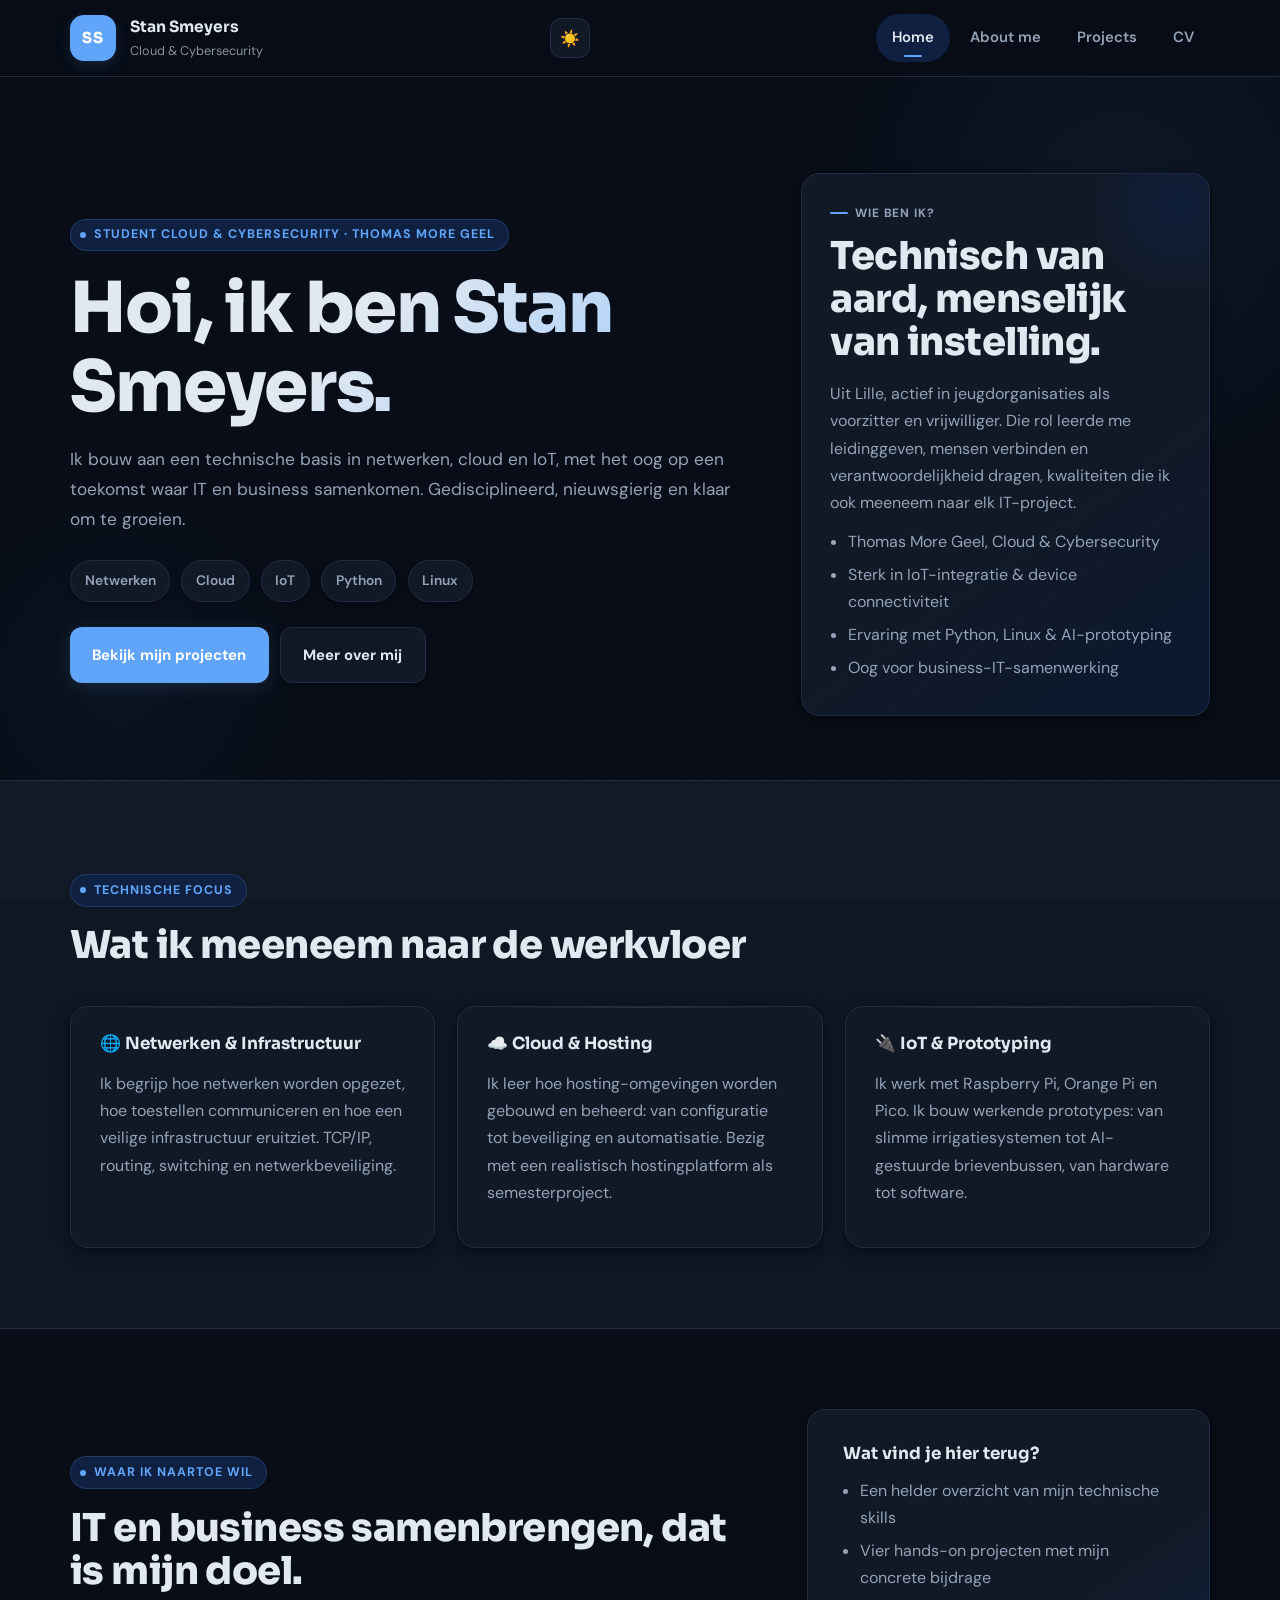
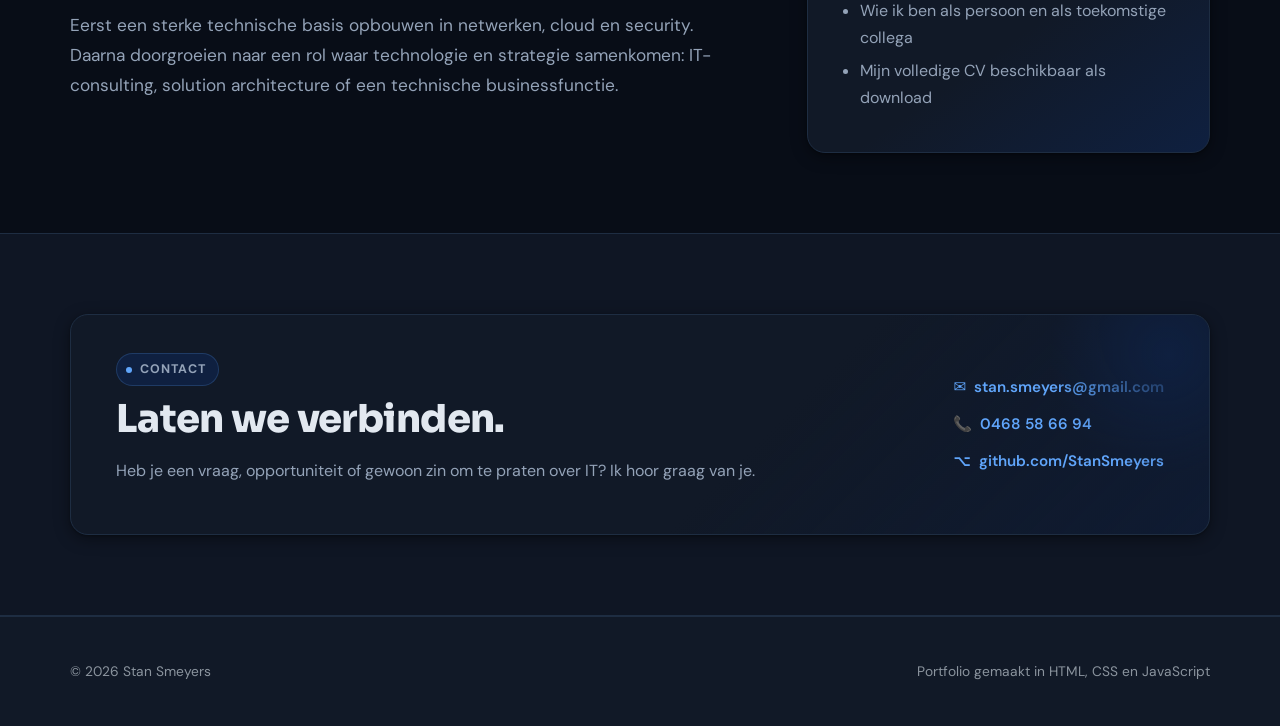
==== commit e7ed3a29: "Portfolio update" ====
--- a/index.html
+++ b/index.html
@@ -3,8 +3,8 @@
 <head>
   <meta charset="UTF-8" />
   <meta name="viewport" content="width=device-width, initial-scale=1.0" />
-  <title>Stan Smeyers | Portfolio</title>
-  <meta name="description" content="Portfolio van Stan Smeyers, student Cloud & Cybersecurity in Geel." />
+  <title>Stan Smeyers | Cloud & Cybersecurity</title>
+  <meta name="description" content="Portfolio van Stan Smeyers, student Cloud & Cybersecurity, gepassioneerd door netwerken, cloud en IoT." />
   <link rel="preconnect" href="https://fonts.googleapis.com">
   <link rel="preconnect" href="https://fonts.gstatic.com" crossorigin>
   <link href="https://fonts.googleapis.com/css2?family=Sora:wght@400;500;600;700;800;900&family=DM+Sans:ital,opsz,wght@0,9..40,300;0,9..40,400;0,9..40,500;0,9..40,600;0,9..40,700;1,9..40,400&display=swap" rel="stylesheet">
@@ -12,20 +12,15 @@
   <script>(function(){ var t=localStorage.getItem('theme')||'light'; document.documentElement.setAttribute('data-theme',t); })();</script>
 </head>
 <body>
-
   <header class="site-header">
     <div class="container nav-wrapper">
       <a class="brand" href="index.html">
         <span class="brand-mark">SS</span>
-        <span>
-          <strong>Stan Smeyers</strong>
-          <small>Cloud & Cybersecurity</small>
-        </span>
+        <span><strong>Stan Smeyers</strong><small>Cloud & Cybersecurity</small></span>
       </a>
       <div class="nav-controls">
         <button class="theme-toggle" id="themeToggle" aria-label="Thema wisselen">
-          <span class="icon-moon">🌙</span>
-          <span class="icon-sun">☀️</span>
+          <span class="icon-moon">🌙</span><span class="icon-sun">☀️</span>
         </button>
         <button class="nav-toggle" aria-label="Menu openen" aria-expanded="false">☰</button>
       </div>
@@ -39,117 +34,99 @@
   </header>
 
   <main>
-
-    <!-- ── Hero ── -->
     <section class="hero">
       <div class="container hero-grid">
         <div>
-          <p class="eyebrow">Welkom op mijn portfolio</p>
-          <h1>Ik ben Stan Smeyers.</h1>
+          <p class="eyebrow">Student Cloud &amp; Cybersecurity · Thomas More Geel</p>
+          <h1>Hoi, ik ben Stan Smeyers.</h1>
           <p class="lead">
-            Een sportieve en gedisciplineerde student Cloud &amp; Cybersecurity in Geel,
-            met een sterke interesse in netwerken, cloud en de brug tussen business en IT.
+            Ik bouw aan een technische basis in netwerken, cloud en IoT, met het oog op een toekomst
+            waar IT en business samenkomen. Gedisciplineerd, nieuwsgierig en klaar om te groeien.
           </p>
-
-          <div class="hero-stat">
-            <div class="hero-stat-item">
-              <span class="hero-stat-num">2de</span>
-              <span class="hero-stat-label">Jaar student</span>
-            </div>
-            <div class="hero-stat-item">
-              <span class="hero-stat-num">4</span>
-              <span class="hero-stat-label">Afgeronde projecten</span>
-            </div>
-            <div class="hero-stat-item">
-              <span class="hero-stat-num">IoT</span>
-              <span class="hero-stat-label">Sterkste domein</span>
-            </div>
-          </div>
-
+          
           <div class="tag-row">
-            <span class="tag">Sportief</span>
-            <span class="tag">Sociaal</span>
-            <span class="tag">Gepassioneerd</span>
+            <span class="tag">Netwerken</span>
+            <span class="tag">Cloud</span>
+            <span class="tag">IoT</span>
+            <span class="tag">Python</span>
+            <span class="tag">Linux</span>
           </div>
           <div class="button-row">
-            <a class="button primary" href="about.html">Meer over mij</a>
-            <a class="button secondary" href="projects.html">Bekijk mijn projecten</a>
+            <a class="button primary" href="projects.html">Bekijk mijn projecten</a>
+            <a class="button secondary" href="about.html">Meer over mij</a>
           </div>
         </div>
-
-        <aside class="hero-card">
-          <p class="card-label">Korte introductie</p>
-          <h2>Wie ben ik?</h2>
+        <aside class="hero-card reveal">
+          <p class="card-label">Wie ben ik?</p>
+          <h2>Technisch van aard, menselijk van instelling.</h2>
           <p>
-            Ik kom uit Lille en combineer mijn studie met een actieve rol in jeugdorganisaties.
-            Als vrijwilliger en voorzitter leer ik elke dag bij over verantwoordelijkheid,
-            teamwork en communicatie.
+            Uit Lille, actief in jeugdorganisaties als voorzitter en vrijwilliger. Die rol leerde me
+            leidinggeven, mensen verbinden en verantwoordelijkheid dragen, kwaliteiten die ik ook
+            meeneem naar elk IT-project.
           </p>
           <ul class="check-list">
-            <li>2de jaar student</li>
-            <li>Thomas More Geel</li>
-            <li>Interesse in cloud en netwerken</li>
-            <li>Toekomst gericht op business &amp; IT</li>
+            <li>Thomas More Geel, Cloud &amp; Cybersecurity</li>
+            <li>Sterk in IoT-integratie &amp; device connectiviteit</li>
+            <li>Ervaring met Python, Linux &amp; AI-prototyping</li>
+            <li>Oog voor business-IT-samenwerking</li>
           </ul>
         </aside>
       </div>
     </section>
 
-    <!-- ── Focus ── -->
     <section class="section alt">
       <div class="container">
         <div class="section-header">
-          <p class="eyebrow">Mijn focus</p>
-          <h2>Waar deze portfolio voor staat</h2>
+          <p class="eyebrow">Technische focus</p>
+          <h2>Wat ik meeneem naar de werkvloer</h2>
         </div>
         <div class="grid three">
-          <article class="info-card">
-            <h3>Professionele groei</h3>
-            <p>Ik wil mezelf stap voor stap ontwikkelen tot iemand die technische kennis kan koppelen aan een businessgerichte aanpak.</p>
+          <article class="info-card reveal">
+            <h3>🌐 Netwerken &amp; Infrastructuur</h3>
+            <p>Ik begrijp hoe netwerken worden opgezet, hoe toestellen communiceren en hoe een veilige infrastructuur eruitziet. TCP/IP, routing, switching en netwerkbeveiliging.</p>
           </article>
-          <article class="info-card">
-            <h3>Technische interesse</h3>
-            <p>Vooral netwerken en cloud spreken mij aan. Ik werk graag aan systemen die betrouwbaar, schaalbaar en praktisch inzetbaar zijn.</p>
+          <article class="info-card reveal">
+            <h3>☁️ Cloud &amp; Hosting</h3>
+            <p>Ik leer hoe hosting-omgevingen worden gebouwd en beheerd: van configuratie tot beveiliging en automatisatie. Bezig met een realistisch hostingplatform als semesterproject.</p>
           </article>
-          <article class="info-card">
-            <h3>Persoonlijke sterktes</h3>
-            <p>Teamwork, communicatie en motivatie zijn kwaliteiten die ik niet alleen op school, maar ook buiten de lessen verder ontwikkel.</p>
+          <article class="info-card reveal">
+            <h3>🔌 IoT &amp; Prototyping</h3>
+            <p>Ik werk met Raspberry Pi, Orange Pi en Pico. Ik bouw werkende prototypes: van slimme irrigatiesystemen tot AI-gestuurde brievenbussen, van hardware tot software.</p>
           </article>
         </div>
       </div>
     </section>
 
-    <!-- ── Waarom IT ── -->
     <section class="section">
       <div class="container split-section">
         <div>
-          <p class="eyebrow">Waarom IT?</p>
-          <h2>De combinatie van business en technologie motiveert mij.</h2>
+          <p class="eyebrow">Waar ik naartoe wil</p>
+          <h2>IT en business samenbrengen, dat is mijn doel.</h2>
           <p class="lead">
-            Ik koos voor deze richting omdat ik later graag in een omgeving wil werken waar IT en business
-            samenkomen. Eerst een sterke technische basis, daarna uitbreiden met businesskennis.
+            Eerst een sterke technische basis opbouwen in netwerken, cloud en security.
+            Daarna doorgroeien naar een rol waar technologie en strategie samenkomen:
+            IT-consulting, solution architecture of een technische businessfunctie.
           </p>
         </div>
-        <div class="highlight-box">
+        <div class="highlight-box reveal">
           <h3>Wat vind je hier terug?</h3>
           <ul>
-            <li>Een professionele introductie op mijn home page</li>
-            <li>Meer info over wie ik ben op de about me-pagina</li>
-            <li>Projecten waar ik trots op ben</li>
-            <li>Een CV-pagina met mijn volledige achtergrond</li>
+            <li>Een helder overzicht van mijn technische skills</li>
+            <li>Vier hands-on projecten met mijn concrete bijdrage</li>
+            <li>Wie ik ben als persoon en als toekomstige collega</li>
+            <li>Mijn volledige CV beschikbaar als download</li>
           </ul>
         </div>
       </div>
     </section>
 
-    <!-- ── Contact ── -->
     <section class="section alt">
       <div class="container">
-        <div class="contact-banner">
+        <div class="contact-banner reveal">
           <div>
             <p class="eyebrow">Contact</p>
             <h2>Laten we verbinden.</h2>
-            <p>Je kan me contacteren via mail, telefoon of GitHub.</p>
+            <p>Heb je een vraag, opportuniteit of gewoon zin om te praten over IT? Ik hoor graag van je.</p>
           </div>
           <div class="contact-links">
             <a href="mailto:stan.smeyers@gmail.com">✉&nbsp; stan.smeyers@gmail.com</a>
@@ -159,7 +136,6 @@
         </div>
       </div>
     </section>
-
   </main>
 
   <footer class="site-footer">
@@ -168,7 +144,6 @@
       <p>Portfolio gemaakt in HTML, CSS en JavaScript</p>
     </div>
   </footer>
-
   <script src="script.js"></script>
 </body>
 </html>
